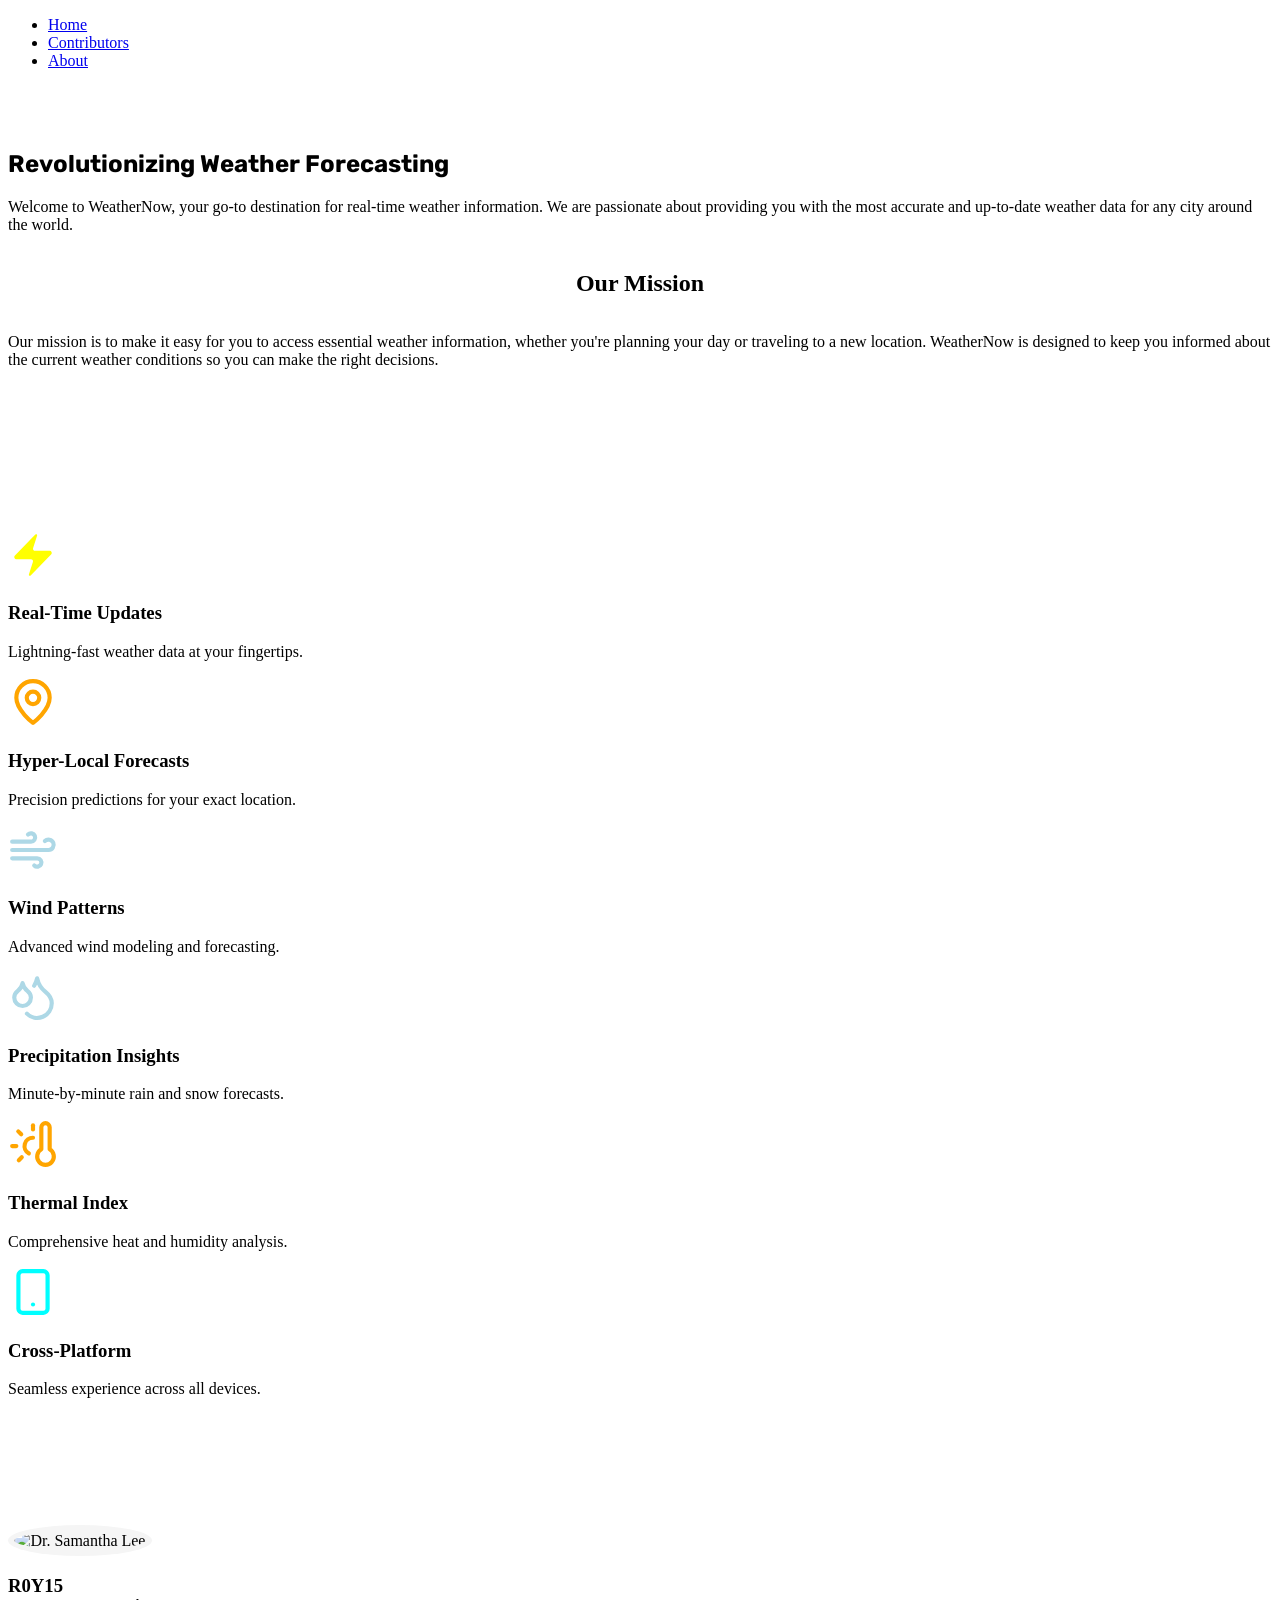
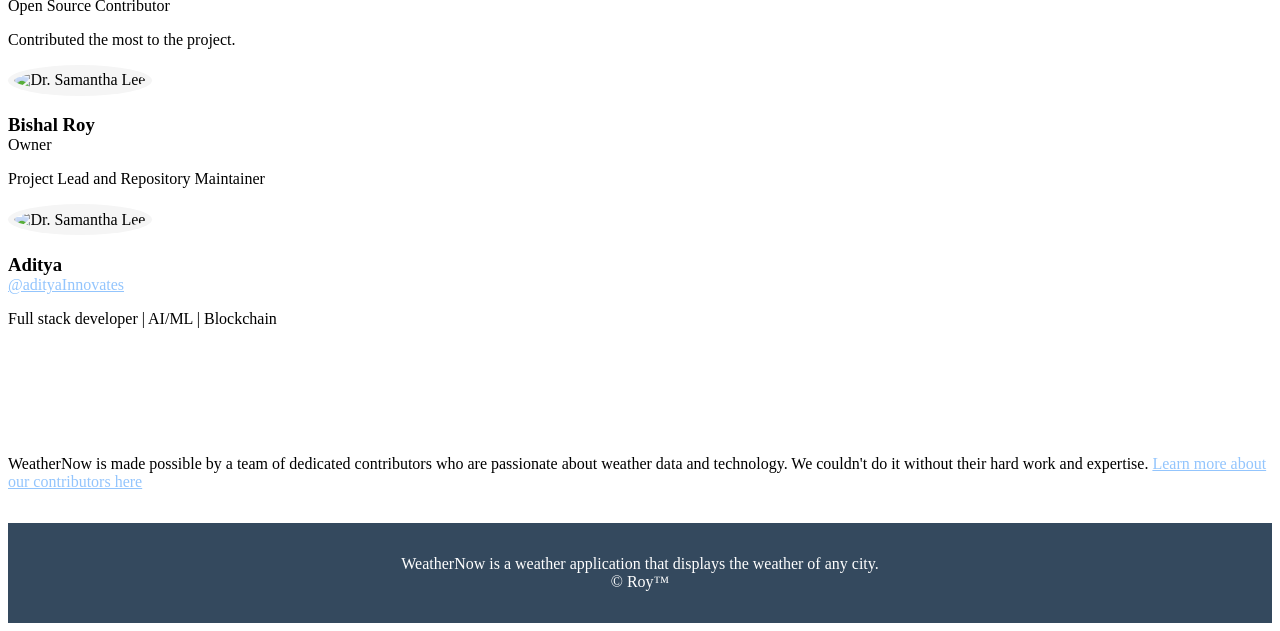
==== About.html @ fa5f43dc "Add files via upload" ====
<!DOCTYPE html>
<html lang="en">
  <head>
    <title>About WeatherNow</title>
    <meta
      name="viewport"
      content="width=device-width, initial-scale=1.0, initial-scale=1"
    />
    <link rel="icon" href="/favicon.ico" type="image/x-icon" />
    <link rel="stylesheet" href="./css/about-style.css" />
    <link rel="preconnect" href="https://fonts.googleapis.com" />
    <link rel="preconnect" href="https://fonts.gstatic.com" crossorigin />
    <link
      href="https://fonts.googleapis.com/css2?family=Rubik:ital,wght@0,300..900;1,300..900&family=Sora:wght@100..800&display=swap"
      rel="stylesheet"
    />

    <style>
      .team-member img {
        max-width: 200px;
        border-radius: 50%;
      }
      footer {
        background-color: #34495e;
        color: white;
        text-align: center;
        padding: 1rem;
        margin-top: 2rem;
      }
    </style>
  </head>

  <body>
    <header>
      <!-- Navbar -->
      <nav class="navbar">
        <ul>
          <li><a href="index.html">Home</a></li>
          <li><a href="./contributors.html">Contributors</a></li>
          <li><a href="#">About</a></li>
        </ul>
      </nav>
    </header>

    <main class="about-section">
      <div style="display: flex; align-items: center; flex-direction: column">
        <section id="about">
          <h2 style="font-weight: 700; font-family: 'rubik'; margin-top: 4rem">
            Revolutionizing Weather Forecasting
          </h2>
          <p>
            Welcome to WeatherNow, your go-to destination for real-time weather
            information. We are passionate about providing you with the most
            accurate and up-to-date weather data for any city around the world.
          </p>
        </section>
        <img
          id="bannerimg"
          src="https://res.cloudinary.com/dua8n4vqz/image/upload/v1729712615/image_xwnsbi.png"
          alt=""
        />
        <section
          id="mission"
          style="display: flex; flex-direction: column; align-items: center"
        >
          <h2>Our Mission</h2>
          <div>
            <p>
              Our mission is to make it easy for you to access essential weather
              information, whether you're planning your day or traveling to a
              new location. WeatherNow is designed to keep you informed about
              the current weather conditions so you can make the right
              decisions.
            </p>
            <img
              style="margin-right: 1.5rem"
              src="https://res.cloudinary.com/dua8n4vqz/image/upload/v1729708036/icons8-goal-100_xrvatm.png"
              alt=""
            />
          </div>
        </section>
      </div>

      <section id="features" style="margin-top: 4rem">
        <h2 style="margin-bottom: 2rem; font-size: 1.7rem; color: white">
          Key Features
        </h2>
        <div id="maingrid">
          <div class="feature">
            <div>
              <svg
                xmlns="http://www.w3.org/2000/svg"
                width="50"
                height="50"
                viewBox="0 0 24 24"
                fill="yellow"
                stroke-width="2"
                stroke-linecap="round"
                stroke-linejoin="round"
                class="lucide lucide-zap h-12 w-12 text-yellow-400"
                data-id="33"
                bis_size='{"x":108,"y":1072,"w":48,"h":48,"abs_x":172,"abs_y":1136}'
              >
                <path
                  d="M4 14a1 1 0 0 1-.78-1.63l9.9-10.2a.5.5 0 0 1 .86.46l-1.92 6.02A1 1 0 0 0 13 10h7a1 1 0 0 1 .78 1.63l-9.9 10.2a.5.5 0 0 1-.86-.46l1.92-6.02A1 1 0 0 0 11 14z"
                  bis_size='{"x":113,"y":1075,"w":36,"h":40,"abs_x":177,"abs_y":1139}'
                ></path>
              </svg>
            </div>
            <h3>Real-Time Updates</h3>
            <p>Lightning-fast weather data at your fingertips.</p>
          </div>
          <div class="feature">
            <div>
              <svg
                xmlns="http://www.w3.org/2000/svg"
                width="50"
                height="50"
                viewBox="0 0 24 24"
                fill="transparent"
                stroke="orange"
                stroke-width="2"
                stroke-linecap="round"
                stroke-linejoin="round"
                class="lucide lucide-map-pin h-12 w-12 text-red-400"
                data-id="34"
                bis_size='{"x":528,"y":1072,"w":48,"h":48,"abs_x":592,"abs_y":1136}'
              >
                <path
                  d="M20 10c0 6-8 12-8 12s-8-6-8-12a8 8 0 0 1 16 0Z"
                  bis_size='{"x":536,"y":1076,"w":32,"h":40,"abs_x":600,"abs_y":1140}'
                ></path>
                <circle
                  cx="12"
                  cy="10"
                  r="3"
                  bis_size='{"x":546,"y":1086,"w":12,"h":12,"abs_x":610,"abs_y":1150}'
                ></circle>
              </svg>
            </div>
            <h3>Hyper-Local Forecasts</h3>
            <p>Precision predictions for your exact location.</p>
          </div>
          <div class="feature">
            <div>
              <svg
                xmlns="http://www.w3.org/2000/svg"
                width="50"
                height="50"
                viewBox="0 0 24 24"
                fill="transparent"
                stroke="lightblue"
                stroke-width="2"
                stroke-linecap="round"
                stroke-linejoin="round"
                class="lucide lucide-wind h-12 w-12 text-blue-300"
                data-id="35"
                bis_size='{"x":953,"y":1072,"w":48,"h":48,"abs_x":1017,"abs_y":1136}'
              >
                <path
                  d="M17.7 7.7a2.5 2.5 0 1 1 1.8 4.3H2"
                  bis_size='{"x":957,"y":1086,"w":39,"h":9,"abs_x":1021,"abs_y":1150}'
                ></path>
                <path
                  d="M9.6 4.6A2 2 0 1 1 11 8H2"
                  bis_size='{"x":957,"y":1080,"w":22,"h":8,"abs_x":1021,"abs_y":1144}'
                ></path>
                <path
                  d="M12.6 19.4A2 2 0 1 0 14 16H2"
                  bis_size='{"x":957,"y":1103,"w":28,"h":8,"abs_x":1021,"abs_y":1167}'
                ></path>
              </svg>
            </div>
            <h3>Wind Patterns</h3>
            <p>Advanced wind modeling and forecasting.</p>
          </div>
          <div class="feature">
            <div>
              <svg
                xmlns="http://www.w3.org/2000/svg"
                width="50"
                height="50"
                viewBox="0 0 24 24"
                fill="none"
                stroke="lightblue"
                stroke-width="2"
                stroke-linecap="round"
                stroke-linejoin="round"
                class="lucide lucide-droplets h-12 w-12 text-blue-200"
                data-id="36"
                bis_size='{"x":117,"y":1356,"w":48,"h":48,"abs_x":181,"abs_y":1420}'
              >
                <path
                  d="M7 16.3c2.2 0 4-1.83 4-4.05 0-1.16-.57-2.26-1.71-3.19S7.29 6.75 7 5.3c-.29 1.45-1.14 2.84-2.29 3.76S3 11.1 3 12.25c0 2.22 1.8 4.05 4 4.05z"
                  bis_size='{"x":123,"y":1366,"w":16,"h":22,"abs_x":187,"abs_y":1430}'
                ></path>
                <path
                  d="M12.56 6.6A10.97 10.97 0 0 0 14 3.02c.5 2.5 2 4.9 4 6.5s3 3.5 3 5.5a6.98 6.98 0 0 1-11.91 4.97"
                  bis_size='{"x":135,"y":1362,"w":23,"h":38,"abs_x":199,"abs_y":1426}'
                ></path>
              </svg>
            </div>
            <h3>Precipitation Insights</h3>
            <p>Minute-by-minute rain and snow forecasts.</p>
          </div>
          <div class="feature">
            <div>
              <svg
                xmlns="http://www.w3.org/2000/svg"
                width="50"
                height="50"
                viewBox="0 0 24 24"
                fill="none"
                stroke="orange"
                stroke-width="2"
                stroke-linecap="round"
                stroke-linejoin="round"
                class="lucide lucide-thermometer-sun h-12 w-12 text-orange-400"
                data-id="37"
                bis_size='{"x":533,"y":1356,"w":48,"h":48,"abs_x":597,"abs_y":1420}'
              >
                <path
                  d="M12 9a4 4 0 0 0-2 7.5"
                  bis_size='{"x":548,"y":1373,"w":8,"h":15,"abs_x":612,"abs_y":1437}'
                ></path>
                <path
                  d="M12 3v2"
                  bis_size='{"x":557,"y":1362,"w":0,"h":4,"abs_x":621,"abs_y":1426}'
                ></path>
                <path
                  d="m6.6 18.4-1.4 1.4"
                  bis_size='{"x":543,"y":1392,"w":2,"h":2,"abs_x":607,"abs_y":1456}'
                ></path>
                <path
                  d="M20 4v10.54a4 4 0 1 1-4 0V4a2 2 0 0 1 4 0Z"
                  bis_size='{"x":561,"y":1360,"w":16,"h":40,"abs_x":625,"abs_y":1424}'
                ></path>
                <path
                  d="M4 13H2"
                  bis_size='{"x":537,"y":1382,"w":4,"h":0,"abs_x":601,"abs_y":1446}'
                ></path>
                <path
                  d="M6.34 7.34 4.93 5.93"
                  bis_size='{"x":542,"y":1367,"w":2,"h":2,"abs_x":606,"abs_y":1431}'
                ></path>
              </svg>
            </div>
            <h3>Thermal Index</h3>
            <p>Comprehensive heat and humidity analysis.</p>
          </div>
          <div class="feature">
            <div>
              <svg
                xmlns="http://www.w3.org/2000/svg"
                width="50"
                height="50"
                viewBox="0 0 24 24"
                fill="none"
                stroke="cyan"
                stroke-width="2"
                stroke-linecap="round"
                stroke-linejoin="round"
                class="lucide lucide-smartphone h-12 w-12 text-green-300"
                data-id="38"
                bis_size='{"x":959,"y":1356,"w":48,"h":48,"abs_x":1023,"abs_y":1420}'
              >
                <rect
                  width="14"
                  height="20"
                  x="5"
                  y="2"
                  rx="2"
                  ry="2"
                  bis_size='{"x":969,"y":1360,"w":28,"h":40,"abs_x":1033,"abs_y":1424}'
                ></rect>
                <path
                  d="M12 18h.01"
                  bis_size='{"x":983,"y":1392,"w":0,"h":0,"abs_x":1047,"abs_y":1456}'
                ></path>
              </svg>
            </div>
            <h3>Cross-Platform</h3>
            <p>Seamless experience across all devices.</p>
          </div>
        </div>
      </section>

      <section id="team">
        <h2
          style="
            margin-bottom: 2rem;
            font-size: 1.7rem;
            color: white;
            margin-top: 4rem;
          "
        >
          Our Team
        </h2>
        <div id="mainTeamMembers">
          <div class="team-member">
            <img
              style="
                width: 90px;
                height: 90px;
                border-radius: 50%;
                /* border: 2px solid black; */
                padding: 0.4rem;
                background-color: whitesmoke;
              "
              src="https://avatars.githubusercontent.com/u/66421958?v=4"
              alt="Dr. Samantha Lee"
            />
            <h3 style="margin-bottom: 0">R0Y15</h3>
            <p style="margin-top: 0">Open Source Contributor</p>
            <div>
              <p>Contributed the most to the project.</p>
            </div>
          </div>
          <div class="team-member">
            <img
              style="
                width: 90px;
                height: 90px;
                border-radius: 50%;
                /* border: 2px solid black; */
                padding: 0.4rem;
                background-color: whitesmoke;
              "
              src="https://img.icons8.com/external-victoruler-linear-colour-victoruler/64/external-boy-children-avatar-victoruler-linear-colour-victoruler-1.png"
              alt="Dr. Samantha Lee"
            />
            <h3 style="margin-bottom: 0">Bishal Roy</h3>
            <p style="margin-top: 0">Owner</p>
            <div>
              <p>Project Lead and Repository Maintainer</p>
            </div>
          </div>
          <div class="team-member">
            <img
              style="
                width: 90px;
                height: 90px;
                object-fit: cover;
                border-radius: 50%;
                /* border: 2px solid black; */
                padding: 0.4rem;
                background-color: whitesmoke;
              "
              src="https://aditya.appambient.com/images/aditya/adityaAiTransparent.png"
              alt="Dr. Samantha Lee"
            />
            <h3 style="margin-bottom: 0">Aditya</h3>
            <a
              href="https://aditya.appambient.com"
              style="margin-top: 0; color: rgb(147 197 253)"
              target="_blank"
              >@adityaInnovates</a
            >
            <div>
              <p>Full stack developer | AI/ML | Blockchain</p>
            </div>
          </div>
        </div>
      </section>

      <h2
        style="
          margin-bottom: 2rem;
          font-size: 1.7rem;
          color: white;
          margin-top: 4rem;
        "
      >
        All Contributors
      </h2>
      <p class="container" id="lastContParagragh" style="margin-bottom: 1rem">
        WeatherNow is made possible by a team of dedicated contributors who are
        passionate about weather data and technology. We couldn't do it without
        their hard work and expertise.
        <a href="./contributors.html" style="color: rgb(147 197 253)"
          >Learn more about our contributors here</a
        >
      </p>
    </main>

    <!-- <footer>
        <p>
            <span class="light-text">WeatherNow is a weather application that displays the weather of any city.</span>
            <br />
            © Roy™ <span id="copyrightYear"></span>
        </p>
    </footer> -->
    <footer>
      <div class="footer">
        <div class="footer-content">
          <div class="footer-section about">
            <p class="light-text">
              <span class="light-text"
                >WeatherNow is a weather application that displays the weather
                of any city.</span
              >
              <br />
              © Roy™ <span id="copyrightYear"></span>
            </p>
          </div>
        </div>
      </div>
    </footer>

    <!-- <script src="./js/script.js"></script> -->
    <script src="./js/script.js" type="module"></script>
  </body>
</html>
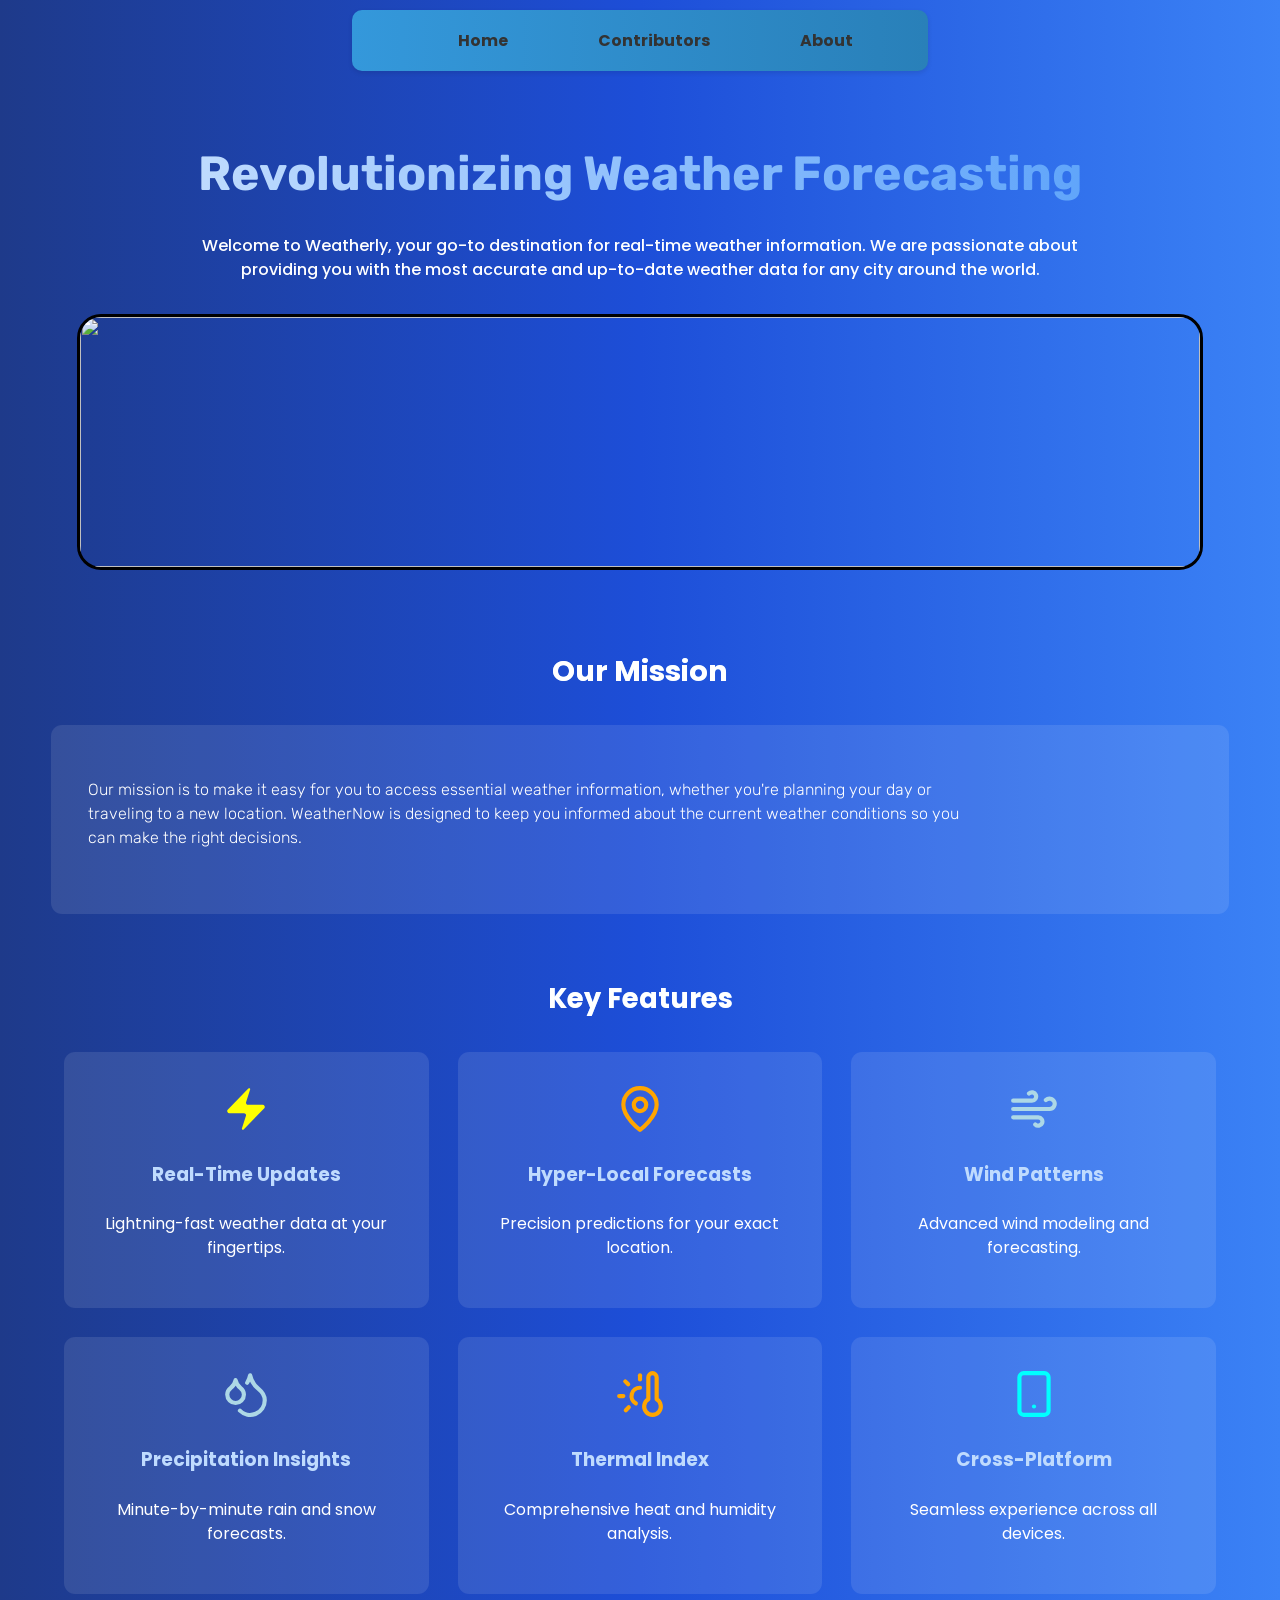
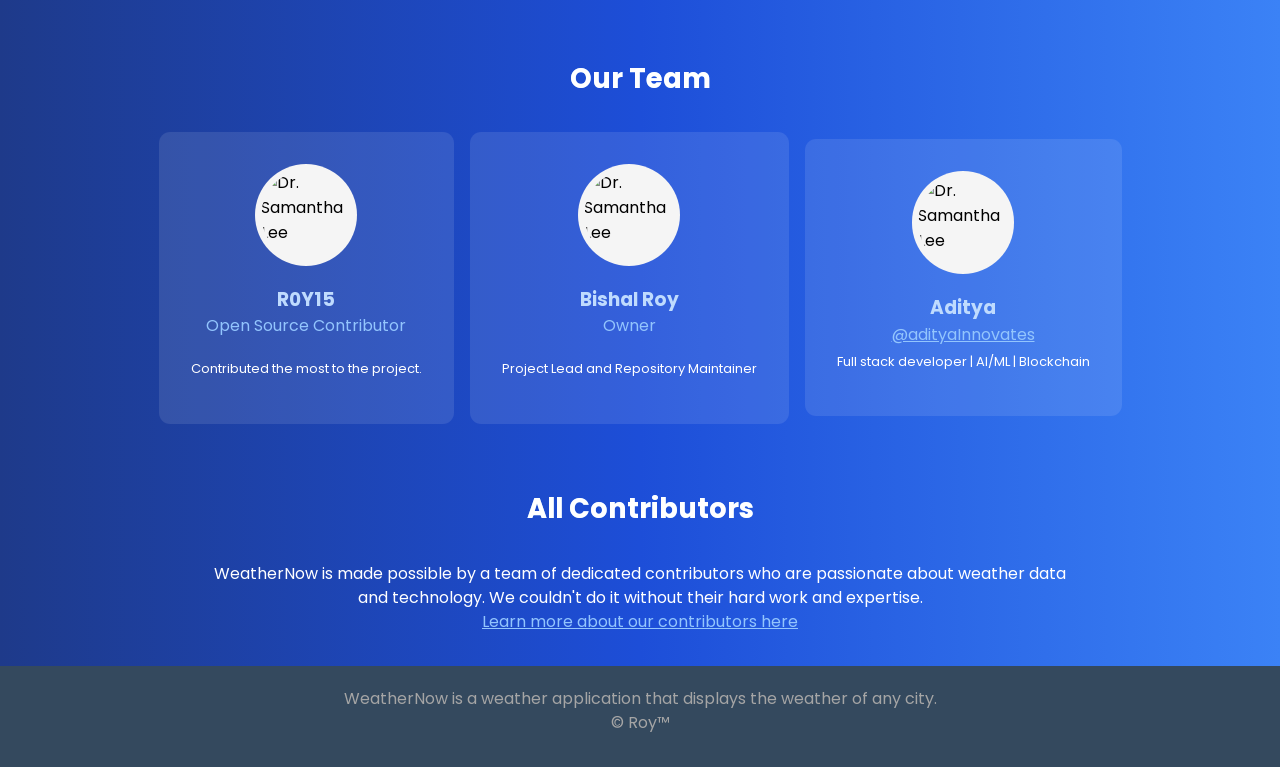
==== commit 7f61f437: "Update About.html" ====
--- a/About.html
+++ b/About.html
@@ -1,7 +1,7 @@
 <!DOCTYPE html>
 <html lang="en">
   <head>
-    <title>About WeatherNow</title>
+    <title>About Weatherly</title>
     <meta
       name="viewport"
       content="width=device-width, initial-scale=1.0, initial-scale=1"
@@ -49,7 +49,7 @@
             Revolutionizing Weather Forecasting
           </h2>
           <p>
-            Welcome to WeatherNow, your go-to destination for real-time weather
+            Welcome to Weatherly, your go-to destination for real-time weather
             information. We are passionate about providing you with the most
             accurate and up-to-date weather data for any city around the world.
           </p>
--- a/css/about-style.css
+++ b/css/about-style.css
@@ -0,0 +1,445 @@
+@import url("https://fonts.googleapis.com/css2?family=Righteous&display=swap");
+@import url("https://fonts.googleapis.com/css2?family=Kalam&display=swap");
+@import url("https://fonts.googleapis.com/css2?family=Poppins&display=swap");
+
+body {
+  background-color: #f4f4f4;
+  font-family: "Poppins", Arial, sans-serif;
+  margin: 0;
+  padding: 0;
+  /* background-image: url(https://c0.wallpaperflare.com/preview/273/564/913/storm-sky-cloud-lightning.jpg); */
+  background-image: linear-gradient(90deg, #1e3a8a, #1d4ed8, #3b82f6);
+  background-size: cover;
+  background-position: center;
+  background-repeat: no-repeat;
+}
+
+.content {
+  max-width: 800px;
+  margin: 20px auto; /* Add margin to the top and bottom */
+  background-color: rgba(25, 33, 61, 0.5);
+  padding: 20px;
+  box-shadow: 0 0 10px rgba(0, 0, 0, 0.1);
+  border-radius: 10px;
+}
+
+/* Style the navbar */
+.navbar {
+  background: linear-gradient(
+    to right,
+    #3498db,
+    #2980b9
+  ); /* Gradient background */
+  width: 45%;
+  display: flex;
+  justify-content: center;
+  align-items: center;
+  margin: 10px auto;
+  border-radius: 10px; /* Rounded corners */
+  box-shadow: 0 4px 8px rgba(0, 0, 0, 0.2); /* Subtle shadow effect */
+}
+
+/* Style the links in the navbar */
+.navbar a {
+  color: white; /* Change to white for contrast */
+  text-align: center;
+  padding: 14px 16px;
+  text-decoration: none;
+  transition: background-color 0.3s, color 0.3s; /* Smooth transition */
+}
+
+/* Change the link color on hover */
+.navbar a:hover {
+  background-color: rgba(255, 255, 255, 0.4); /* Light background on hover */
+  color: #ecf0f1; /* Lighter text color */
+  border-radius: 5px; /* Rounded corners on hover */
+}
+
+.about-section {
+  /* padding: 20px 0; */
+  /* width: 75%; */
+  margin: auto;
+  margin-bottom: 30px;
+}
+
+.container {
+  width: 85%;
+  margin: auto;
+}
+
+h1 {
+  font-family: "Righteous", cursive; /* Changed font for the title */
+  font-size: 28px;
+  background: linear-gradient(
+    209deg,
+    #ff0000,
+    #deff0a,
+    #ff4800
+  ); /* Adjusted gradient direction */
+  background-clip: text; /* Clip the background to the text */
+  -webkit-background-clip: text; /* For Safari */
+  color: transparent; /* Make the text transparent */
+  text-align: center;
+  margin-bottom: 10px;
+  text-transform: uppercase;
+  letter-spacing: 2px;
+  font-weight: bold;
+}
+
+.aboutmain {
+  display: flex;
+  gap: 20px;
+  justify-content: center;
+  align-items: center;
+}
+
+.aboutmain p {
+  /* width: 300px; */
+}
+
+.feature h3 {
+  color: rgb(191 219 254);
+}
+.team-member {
+  padding: 2rem;
+  display: flex;
+  flex-direction: column;
+  align-items: center;
+  justify-content: center;
+  background-color: rgba(255, 255, 255, 0.1);
+  border: 0px;
+  border-radius: 0.7rem;
+}
+#bannerimg {
+  height: 250px;
+  width: 70rem;
+  object-fit: cover;
+  border-radius: 1.5rem;
+  border: 3px solid black;
+  margin-top: 1rem;
+}
+.team-member h3 {
+  color: rgb(191 219 254);
+}
+.team-member > p {
+  color: rgb(147 197 253);
+}
+.team-member > div > p {
+  font-size: 13px;
+}
+.feature {
+  padding: 2rem;
+  display: flex;
+  flex-direction: column;
+  align-items: center;
+  justify-content: center;
+  background-color: rgba(255, 255, 255, 0.1);
+  border: 0px;
+  border-radius: 0.7rem;
+}
+h2 {
+  /* font-family: "rubik"; cursive; Changed font for the subtitles */
+  font-size: 24px;
+  background: linear-gradient(
+    90deg,
+    #bfdbfe,
+    #60a5fa
+  ); /* Adjusted gradient direction */
+  background-clip: text; /*Clip the background to the text*/
+  -webkit-background-clip: text; /* For Safari */
+  color: transparent; /* Make the text transparent */
+  text-align: center;
+  margin-block: 0px;
+}
+
+p {
+  font-size: 16px;
+  line-height: 1.5;
+  color: white;
+  text-align: center;
+  border-radius: 10px;
+  margin-inline: auto;
+  padding-inline: 5px;
+  margin-top: 5px;
+}
+
+ul {
+  list-style: none;
+  padding-left: 20px;
+  color: white;
+}
+
+ul li {
+  margin-bottom: 10px;
+  display: flex;
+  gap: 10px;
+  align-items: center;
+  padding-left: 30px; /* Space for custom bullet */
+}
+
+/* Footer Styles */
+/* .footer {
+    background-color: #007bff;
+    color: #fff;
+    text-align: center;
+    padding: 10px 0;
+    border-radius: 10px;
+} */
+/* footer {
+    background-color: black;
+    color: #fff;
+    text-align: center;
+    padding: 15px 0px; */
+/* position: absolute;
+    bottom: 0px; */
+/* } */
+
+#list {
+  margin-left: 20px;
+  margin-right: 20px;
+  margin-top: 20px;
+  margin-bottom: 20px;
+  padding: 15px;
+  background-color: rgba(30, 64, 216, 0.547);
+  border-radius: 10px;
+  font-size: 16px;
+  line-height: 1.5;
+}
+
+a {
+  display: block;
+  color: #dc0073;
+}
+.about-section #about > h2 {
+  font-size: 3rem;
+}
+.about-section #about > p {
+  font-weight: 500;
+  margin-top: 2rem;
+  width: 55rem;
+}
+#mission > h2 {
+  color: white;
+  margin-top: 5rem;
+  margin-bottom: 2rem;
+  font-size: 1.8rem;
+}
+#mission > div {
+  background-color: rgba(255, 255, 255, 0.1);
+  border-radius: 0.7rem;
+  width: 87%;
+  padding-left: 2rem;
+  padding-right: 2rem;
+  padding-top: 3rem;
+  padding-bottom: 3rem;
+  display: flex;
+  justify-content: space-between;
+  align-items: center;
+  font-family: rubik;
+  font-weight: 300;
+}
+#mission > div > p {
+  text-align: left;
+  width: 80%;
+  margin-left: 0px;
+}
+#maingrid {
+  display: grid;
+  grid-template-columns: repeat(3, minmax(0, 1fr));
+  margin-left: 4rem;
+  margin-right: 4rem;
+  gap: 1.8rem;
+}
+#mainTeamMembers {
+  display: flex;
+  gap: 1rem;
+  align-items: center;
+  margin-left: 4rem;
+  margin-right: 4rem;
+  justify-content: center;
+  flex-wrap: wrap;
+}
+#lastContParagragh {
+  width: 55rem;
+}
+#mainTeamMembers p {
+  padding-inline: 0px;
+}
+/* Responsive adjustments */
+@media (max-width: 768px) {
+  .navbar > ul > li {
+    padding-left: 0px;
+  }
+  .navbar > ul > li > a {
+    font-size: 13px !important;
+  }
+  #lastContParagragh {
+    font-size: 13px;
+    width: 100%;
+  }
+  #mainTeamMembers {
+    display: flex;
+    gap: 0.5rem;
+    align-items: center;
+    margin-left: 0rem;
+    margin-right: 0rem;
+    justify-content: center;
+  }
+  .feature {
+    padding: 1rem;
+    font-size: 10px;
+  }
+  .feature > h3 {
+    text-wrap: nowrap;
+  }
+  .feature > p {
+    font-size: 10px;
+    padding-inline: 0px;
+  }
+  .feature svg {
+    width: 30px;
+    height: 30px;
+  }
+  #maingrid {
+    display: grid;
+    margin-left: 0rem;
+    margin-right: 0rem;
+    grid-template-columns: repeat(2, minmax(0, 1fr));
+    gap: 1rem;
+  }
+  #mission > div > p {
+    text-align: left;
+    width: 100%;
+    margin-left: 0px;
+    font-size: 13px;
+  }
+  #mission img {
+    display: none;
+  }
+
+  #bannerimg {
+    height: 100px;
+    width: 100%;
+    object-fit: fill;
+    border-radius: 0.6rem;
+    border: 3px solid black;
+    margin-top: 1rem;
+  }
+  #mission > div {
+    padding-left: 0.2rem;
+    padding-right: 0.2rem;
+    font-size: 16px;
+    width: 100%;
+    padding-top: 1rem;
+    padding-bottom: 1rem;
+  }
+  .about-section #about > p {
+    font-weight: 100;
+    margin-top: 2rem;
+    width: 100%;
+    font-size: 12px;
+  }
+
+  .about-section #about > h2 {
+    font-size: 16px;
+  }
+  .about-section {
+    /* padding: 20px 0; */
+    width: 90%;
+    margin: auto;
+  }
+  .content {
+    margin: 0px;
+    border-radius: 0px;
+  }
+  .navbar {
+    width: 90%;
+    margin-top: 15px;
+    font-size: 14px;
+  }
+  .navbar a {
+    padding: 10px 15px;
+  }
+  footer {
+    position: relative;
+    margin-top: 26vh;
+    font-size: 12px;
+    padding: 2px;
+  }
+}
+
+@media (max-width: 680px) {
+  .aboutmain {
+    flex-direction: column;
+  }
+}
+
+/* Navbar styling */
+.navbar {
+  display: flex;
+  justify-content: center; /* Centers the nav items horizontally */
+  background-color: #fff; /* Change this to any background color you like */
+  padding: 10px 0; /* Adjusts spacing around the navbar */
+  box-shadow: 0 2px 5px rgba(0, 0, 0, 0.1); /* Adds a subtle shadow for depth */
+}
+
+.navbar ul {
+  display: flex;
+  list-style-type: none; /* Removes bullet points */
+  padding: 0;
+  margin: 0;
+}
+
+.navbar ul li {
+  margin: 0 15px; /* Adds spacing between links */
+}
+
+.navbar ul li a {
+  text-decoration: none; /* Removes underline */
+  color: #333; /* Adjust link color */
+  font-weight: bold; /* Makes text bold */
+  font-size: 16px; /* Increases font size */
+  padding: 8px 15px; /* Adds padding to links */
+  border-radius: 25px; /* Rounded edges */
+  transition: background-color 0.3s ease; /* Smooth transition for hover effect */
+}
+
+.navbar ul li a:hover {
+  background-color: #f0f0f0; /* Changes background on hover */
+  color: #000; /* Darker text on hover */
+}
+
+/* footer */
+footer {
+  background-color: rgb(0, 0, 0);
+  color: rgb(185, 182, 182);
+  text-align: center;
+  padding: 5px;
+  margin-top: 2px;
+  /* position: fixed;
+    left: 0;
+    bottom: 0; */
+  /* position: sticky; */
+}
+
+.card-footer {
+  padding: 10px 20px;
+  text-align: center;
+  background-color: #3498db;
+}
+
+.card-footer a {
+  text-decoration: none;
+  color: #fff;
+  font-weight: bold;
+  padding: 5px 10px;
+  border-radius: 5px;
+  background-color: #2980b9;
+}
+
+.card-footer a:hover {
+  background-color: #1f639e;
+}
+.light-text {
+  color: #a5a5a5;
+}
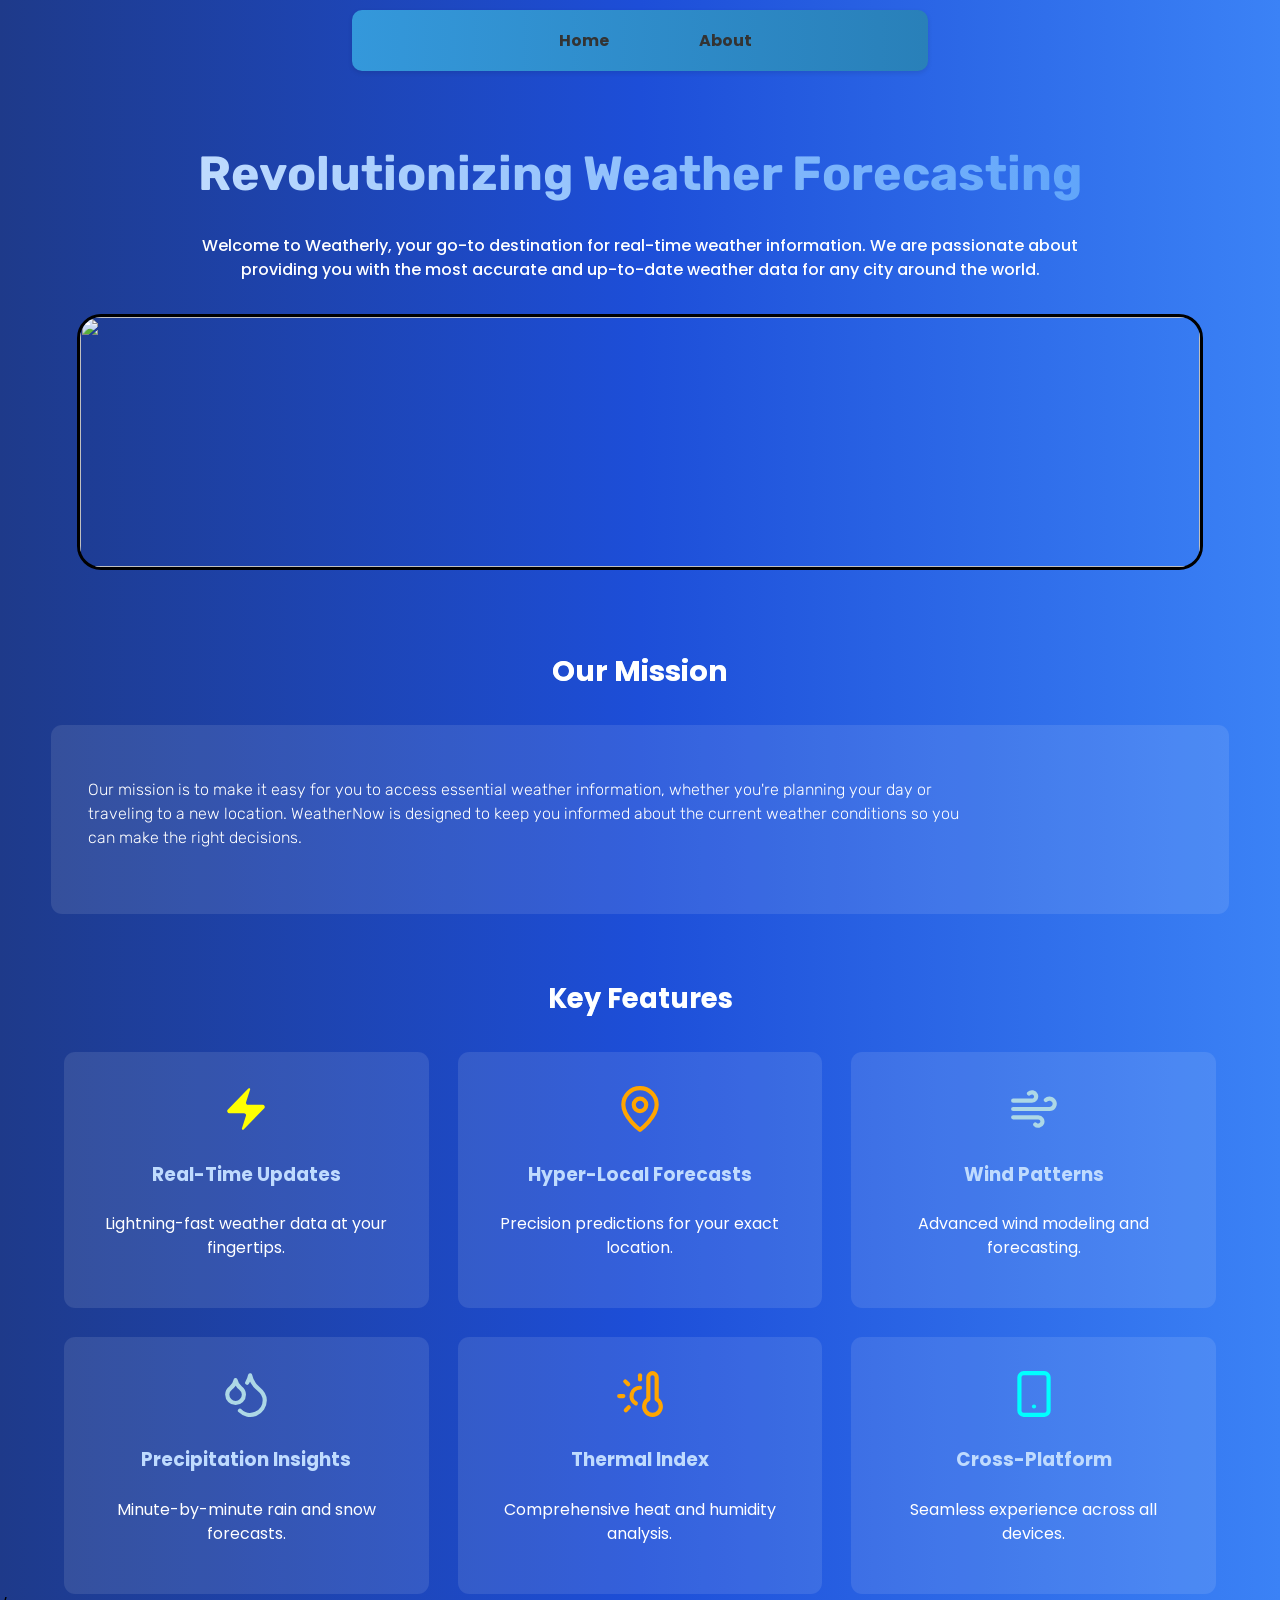
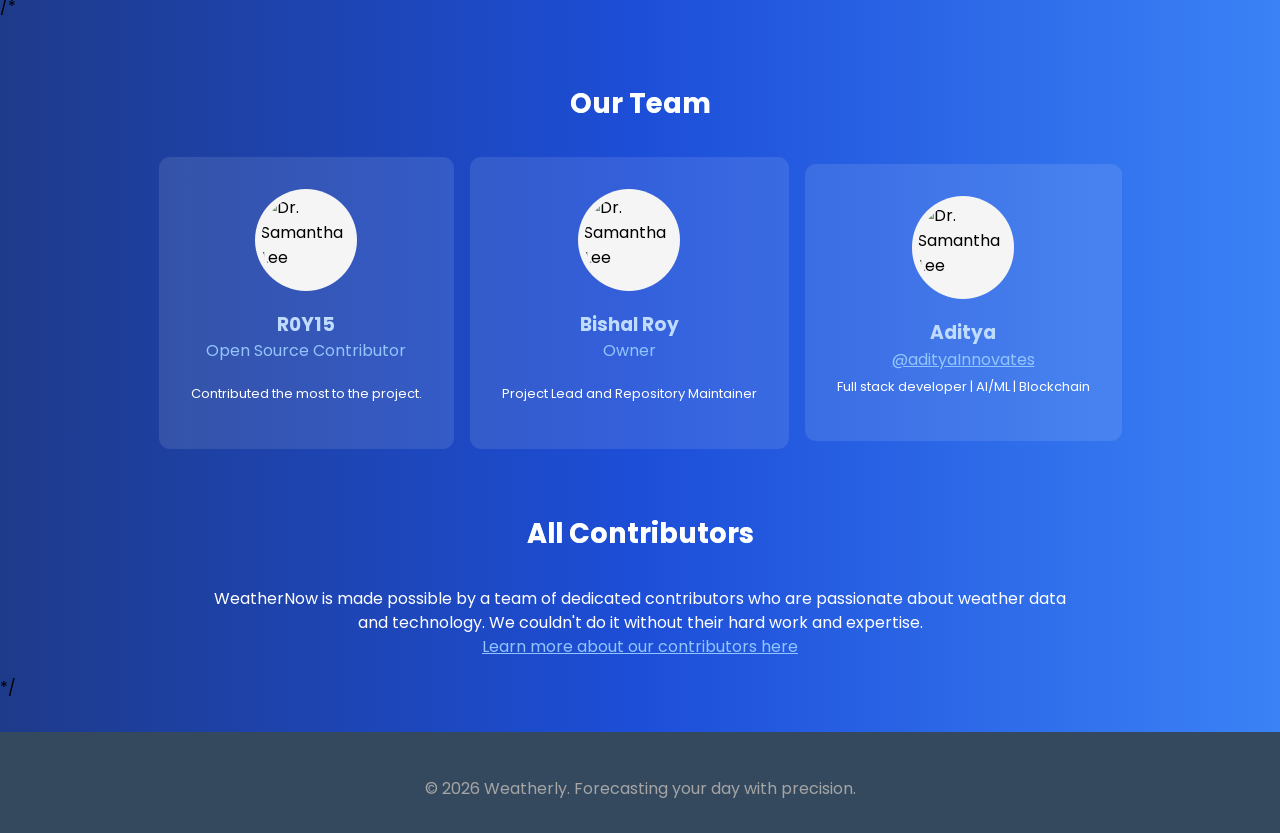
==== commit c532dda0: "Update About.html" ====
--- a/About.html
+++ b/About.html
@@ -36,7 +36,7 @@
       <nav class="navbar">
         <ul>
           <li><a href="index.html">Home</a></li>
-          <li><a href="./contributors.html">Contributors</a></li>
+          
           <li><a href="#">About</a></li>
         </ul>
       </nav>
@@ -284,7 +284,7 @@
           </div>
         </div>
       </section>
-
+/*
       <section id="team">
         <h2
           style="
@@ -380,14 +380,14 @@
         <a href="./contributors.html" style="color: rgb(147 197 253)"
           >Learn more about our contributors here</a
         >
-      </p>
+      </p>*/
     </main>
 
     <!-- <footer>
         <p>
-            <span class="light-text">WeatherNow is a weather application that displays the weather of any city.</span>
+            <span class="light-text"></span>
             <br />
-            © Roy™ <span id="copyrightYear"></span>
+            © 2026 Weatherly. Forecasting your day with precision. <span id=""></span>
         </p>
     </footer> -->
     <footer>
@@ -396,11 +396,10 @@
           <div class="footer-section about">
             <p class="light-text">
               <span class="light-text"
-                >WeatherNow is a weather application that displays the weather
-                of any city.</span
+                ></span
               >
               <br />
-              © Roy™ <span id="copyrightYear"></span>
+              © 2026 Weatherly. Forecasting your day with precision.<span id=""></span>
             </p>
           </div>
         </div>
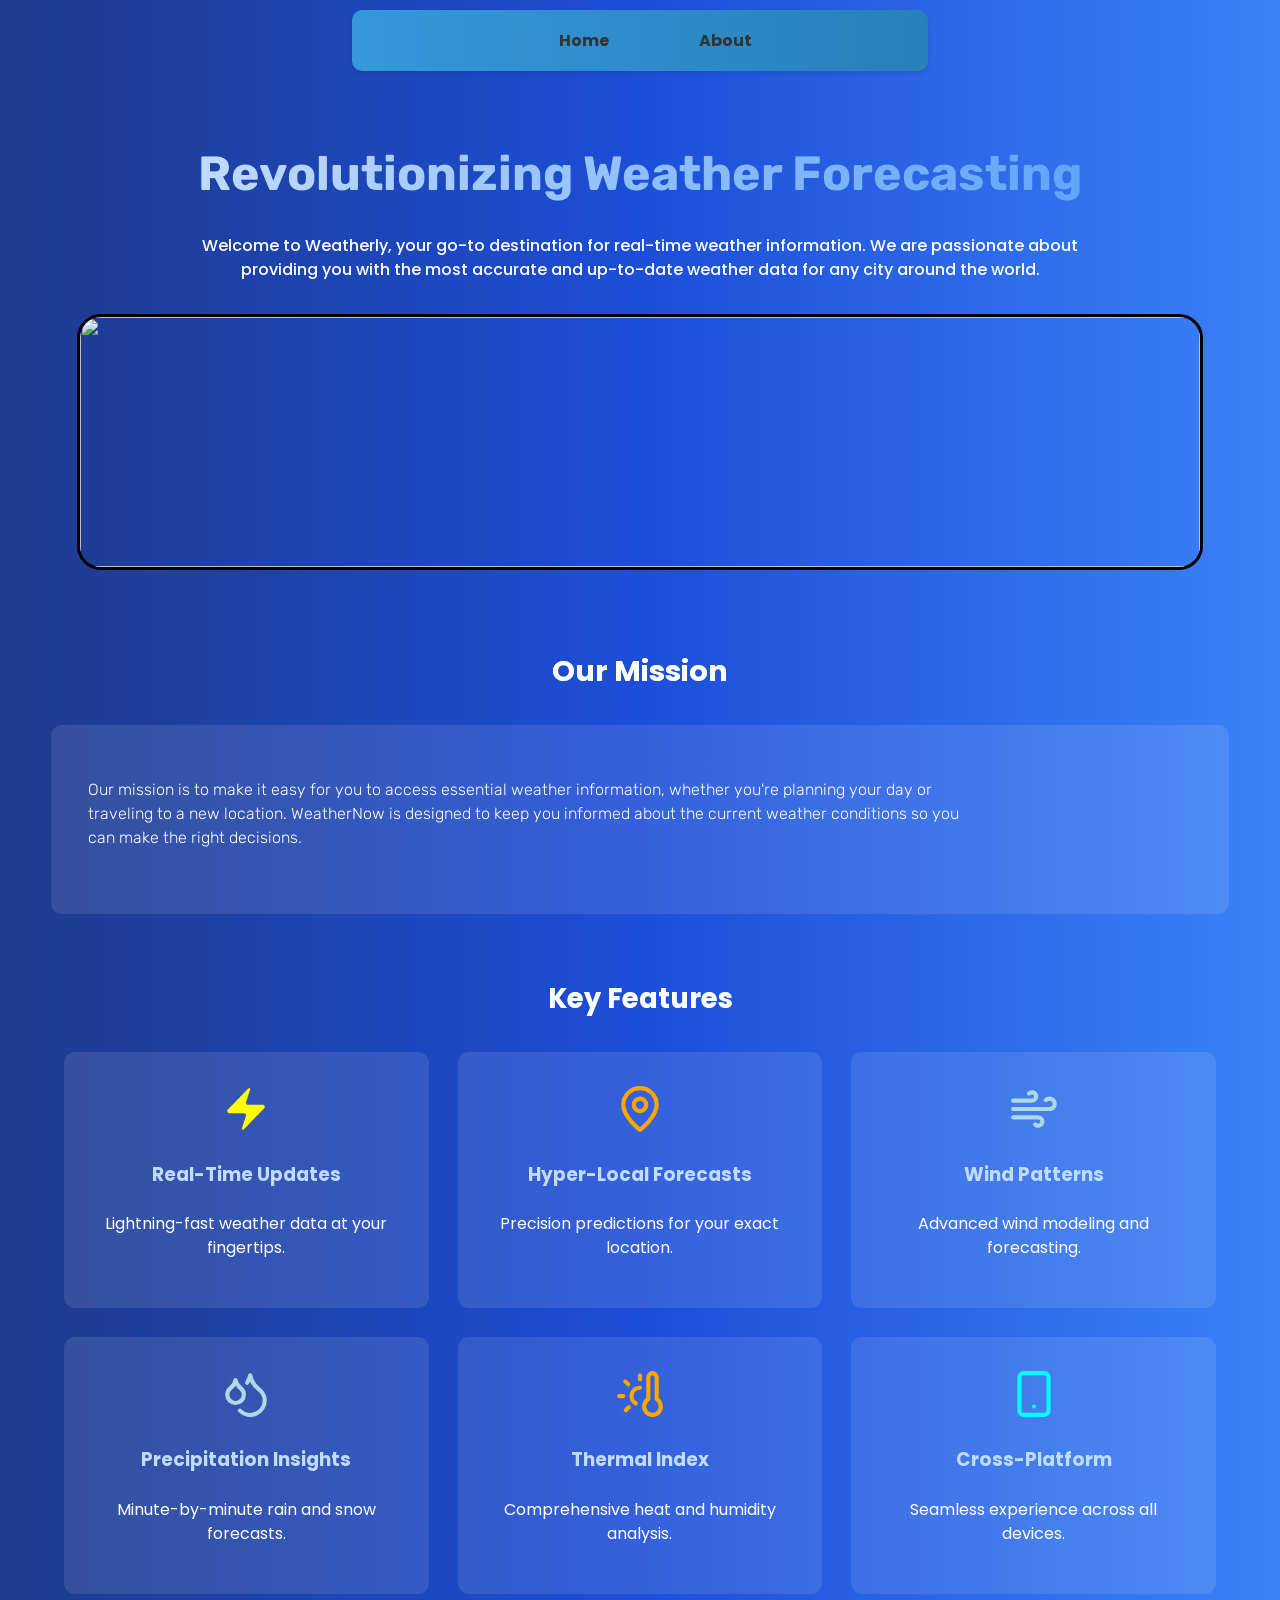
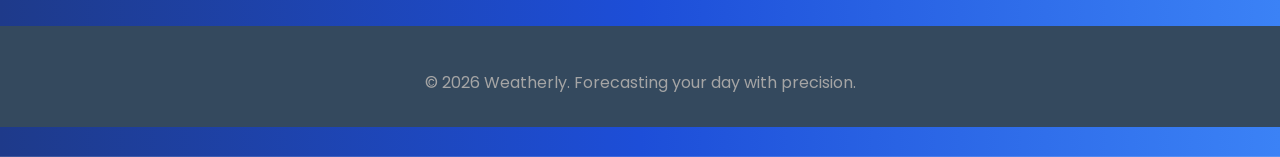
==== commit 220b6f4e: "Update About.html" ====
--- a/About.html
+++ b/About.html
@@ -284,7 +284,7 @@
           </div>
         </div>
       </section>
-/*
+<!--
       <section id="team">
         <h2
           style="
@@ -380,9 +380,9 @@
         <a href="./contributors.html" style="color: rgb(147 197 253)"
           >Learn more about our contributors here</a
         >
-      </p>*/
+      </p>
     </main>
-
+-->
     <!-- <footer>
         <p>
             <span class="light-text"></span>
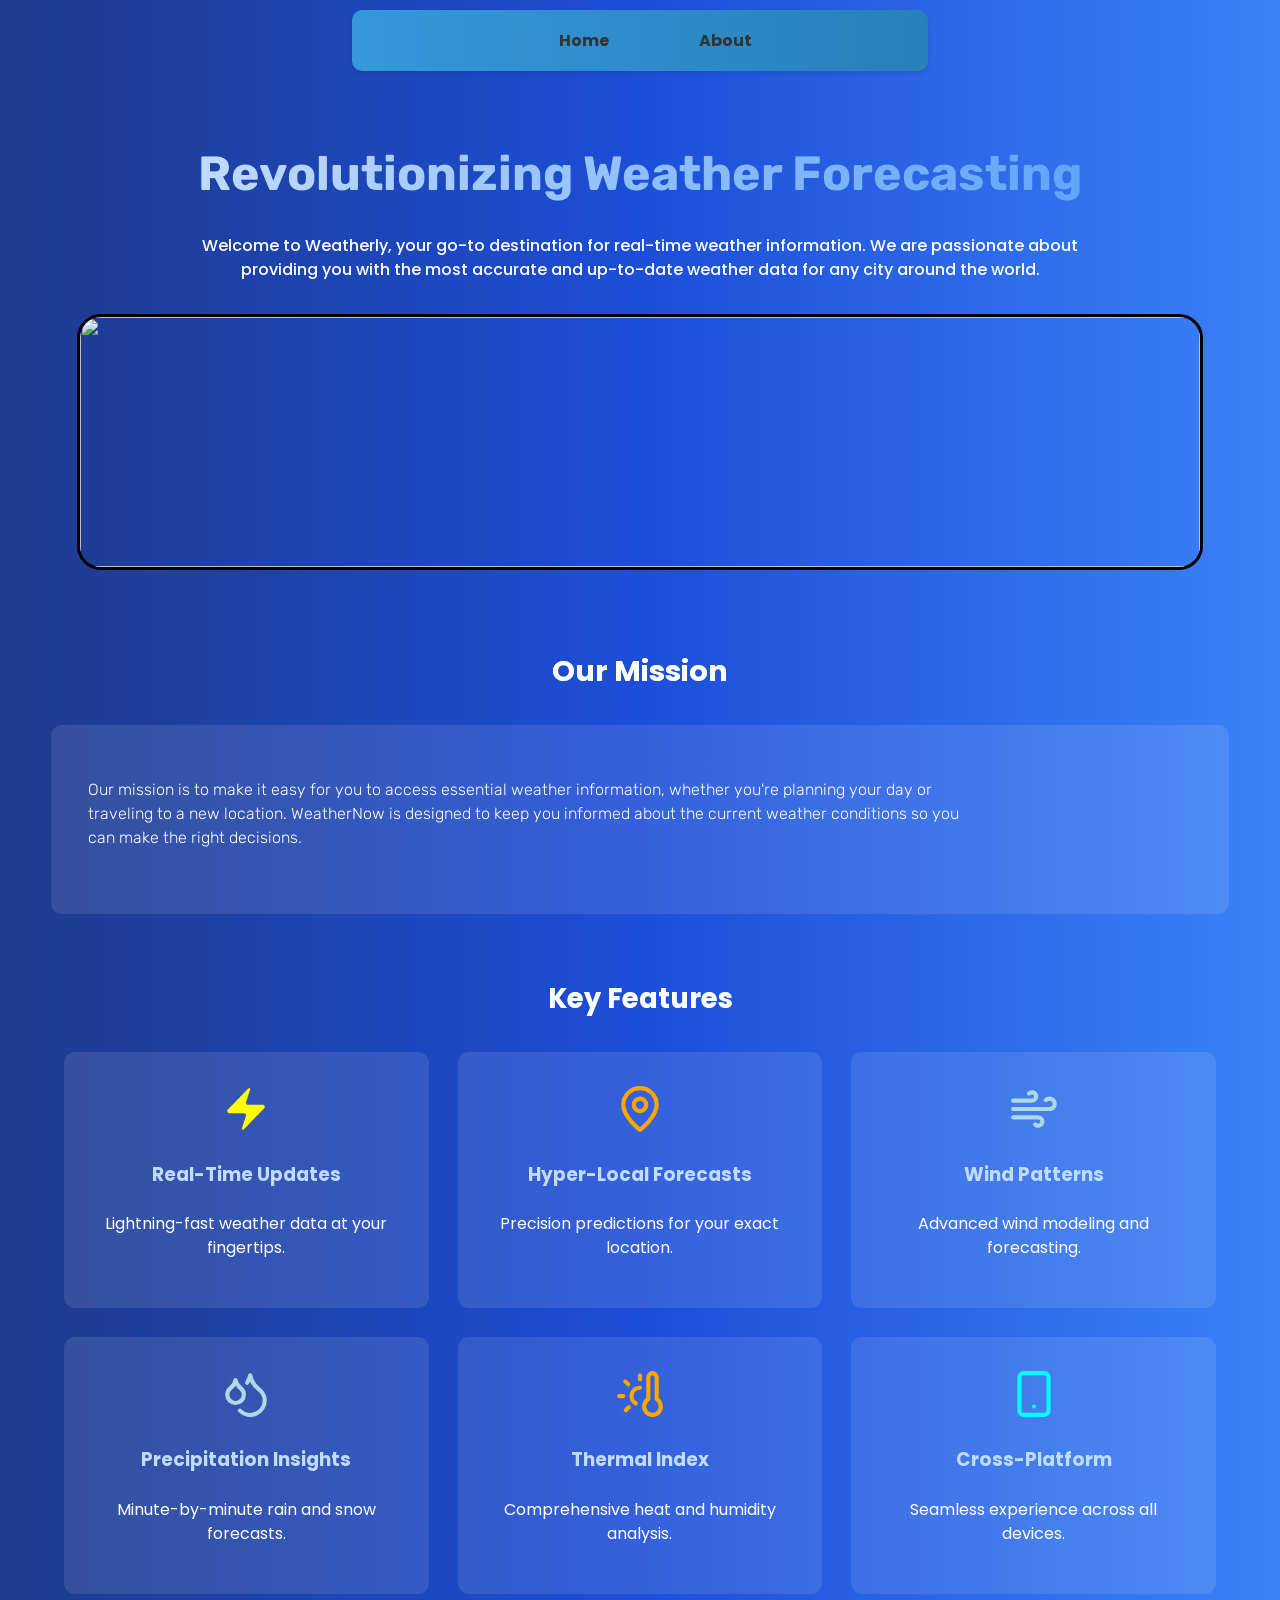
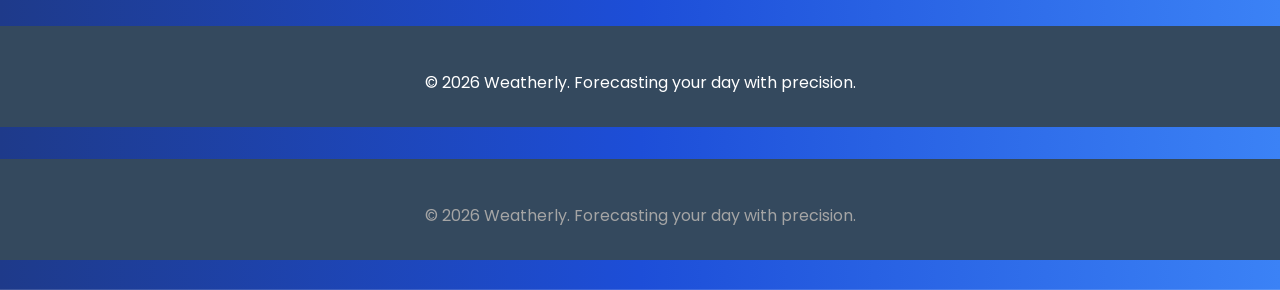
==== commit 0651aeac: "Update About.html" ====
--- a/About.html
+++ b/About.html
@@ -383,13 +383,13 @@
       </p>
     </main>
 -->
-    <!-- <footer>
+     <footer>
         <p>
             <span class="light-text"></span>
             <br />
             © 2026 Weatherly. Forecasting your day with precision. <span id=""></span>
         </p>
-    </footer> -->
+    </footer> 
     <footer>
       <div class="footer">
         <div class="footer-content">
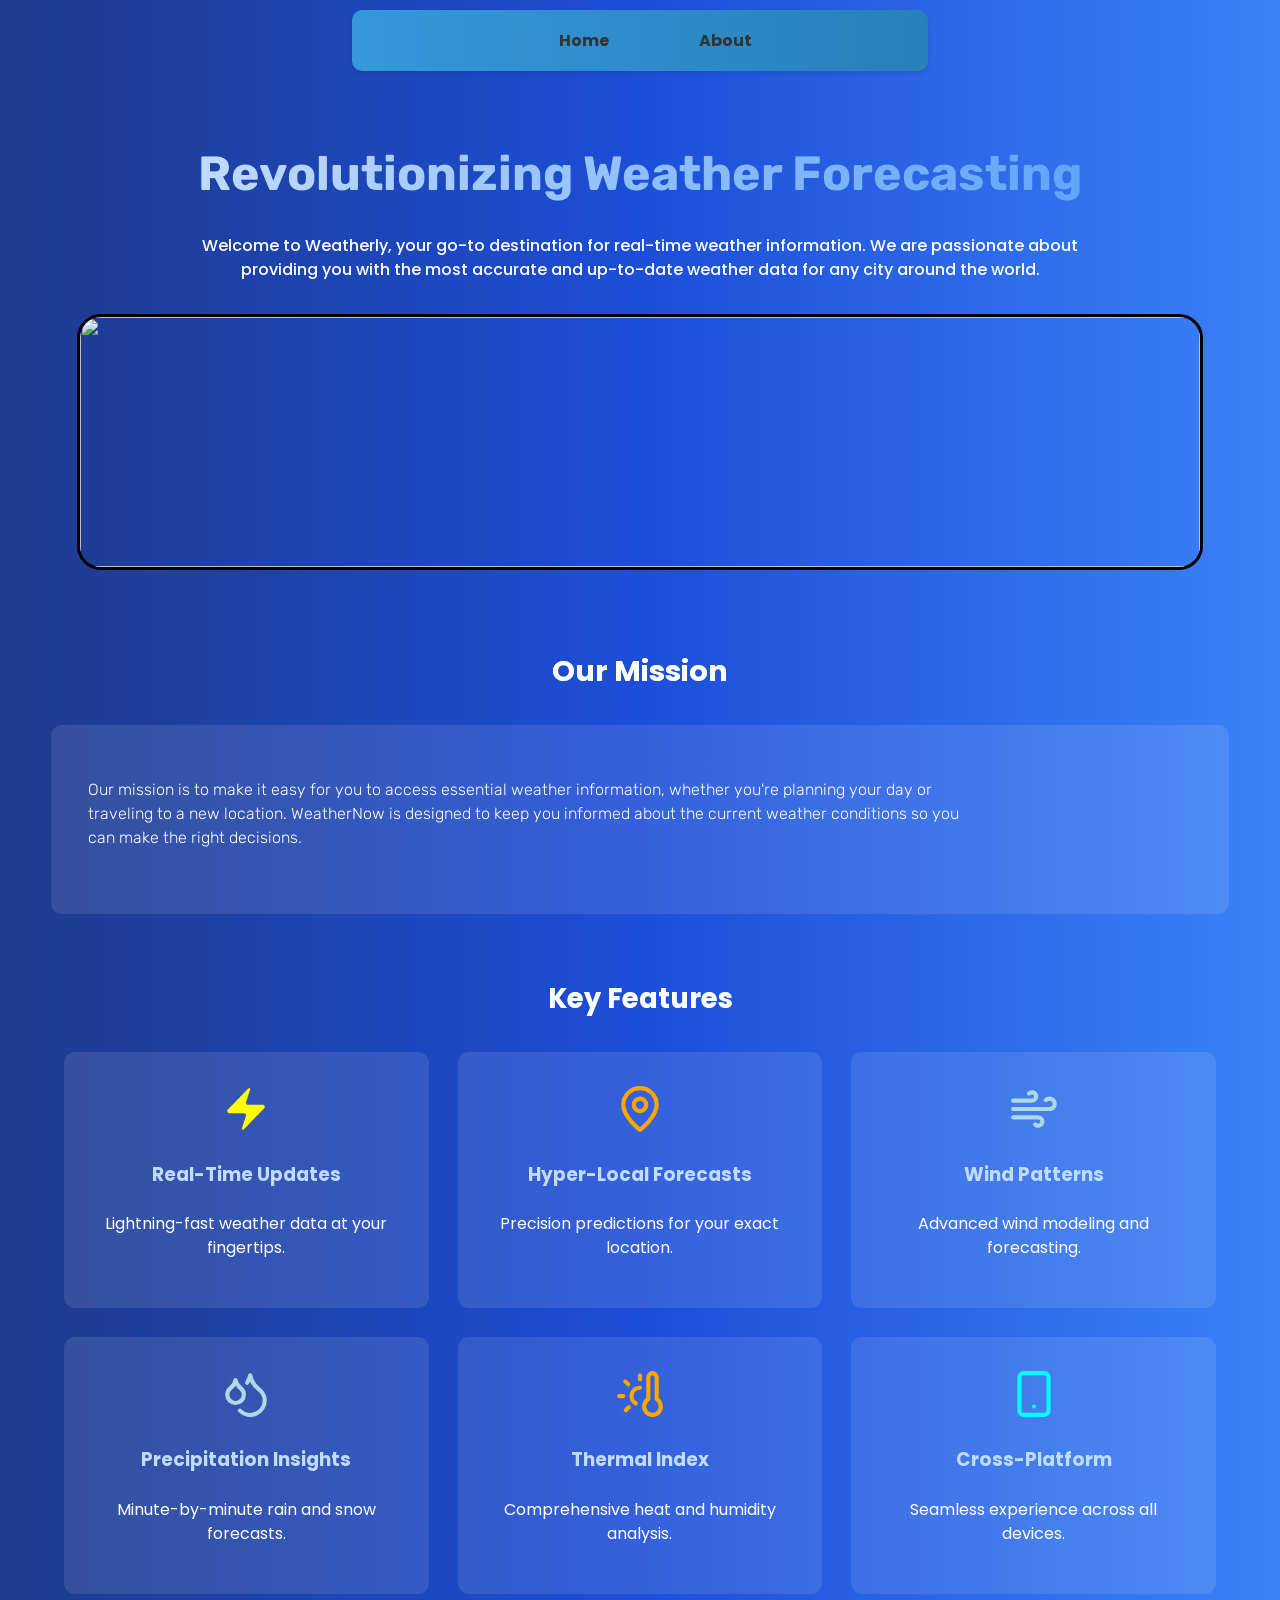
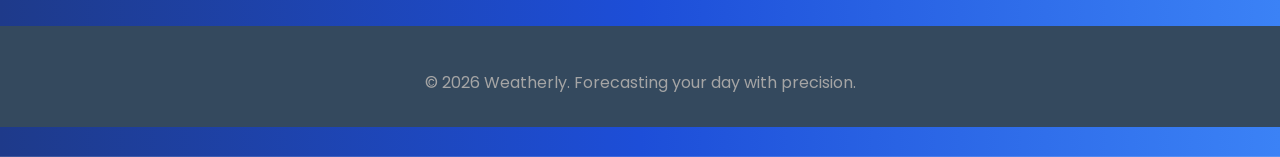
==== commit ff3535f6: "Update About.html" ====
--- a/About.html
+++ b/About.html
@@ -383,13 +383,13 @@
       </p>
     </main>
 -->
-     <footer>
+  <!--   <footer>
         <p>
             <span class="light-text"></span>
             <br />
             © 2026 Weatherly. Forecasting your day with precision. <span id=""></span>
         </p>
-    </footer> 
+    </footer> -->
     <footer>
       <div class="footer">
         <div class="footer-content">
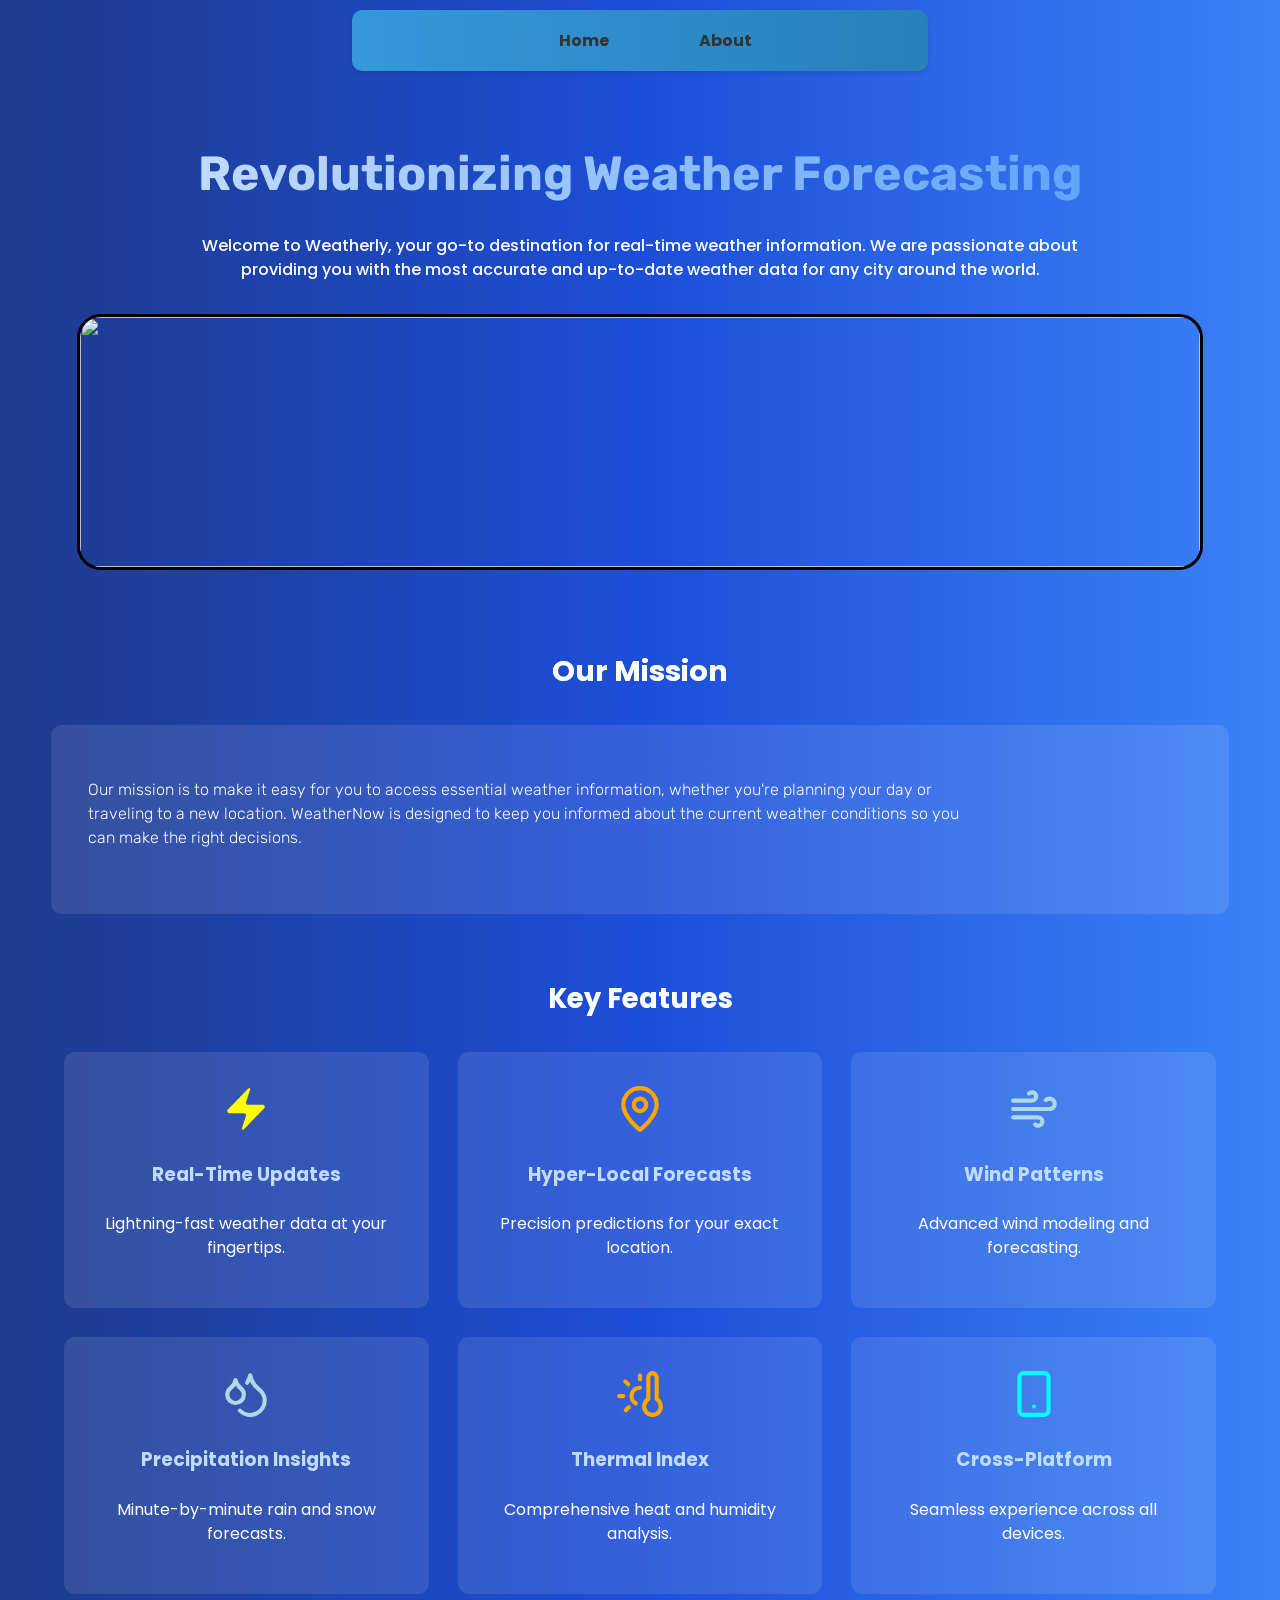
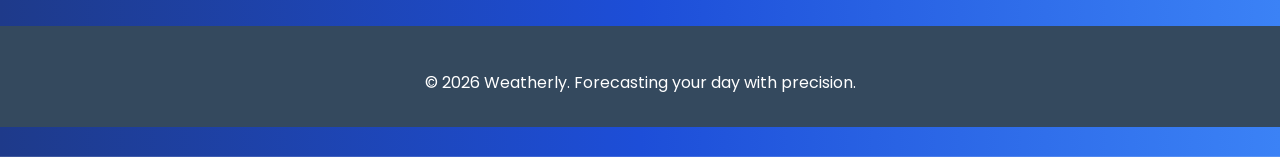
==== commit b10d4a5b: "Update About.html" ====
--- a/About.html
+++ b/About.html
@@ -389,7 +389,7 @@
             <br />
             © 2026 Weatherly. Forecasting your day with precision. <span id=""></span>
         </p>
-    </footer> -->
+    </footer> 
     <footer>
       <div class="footer">
         <div class="footer-content">
@@ -404,7 +404,27 @@
           </div>
         </div>
       </div>
+    </footer> -->
+
+
+
+
+<!-- footer -->
+    <footer>
+      <div class="footer">
+        <div class="footer-content">
+          <div class="footer-section about">
+            <p>
+              <span class="light-text"></span>
+              <br />
+              © 2026 Weatherly. Forecasting your day with precision.<span id=copyright></span>
+            </p>
+          </div>
+        </div>
+      </div>
     </footer>
+  </div>
+
 
     <!-- <script src="./js/script.js"></script> -->
     <script src="./js/script.js" type="module"></script>
